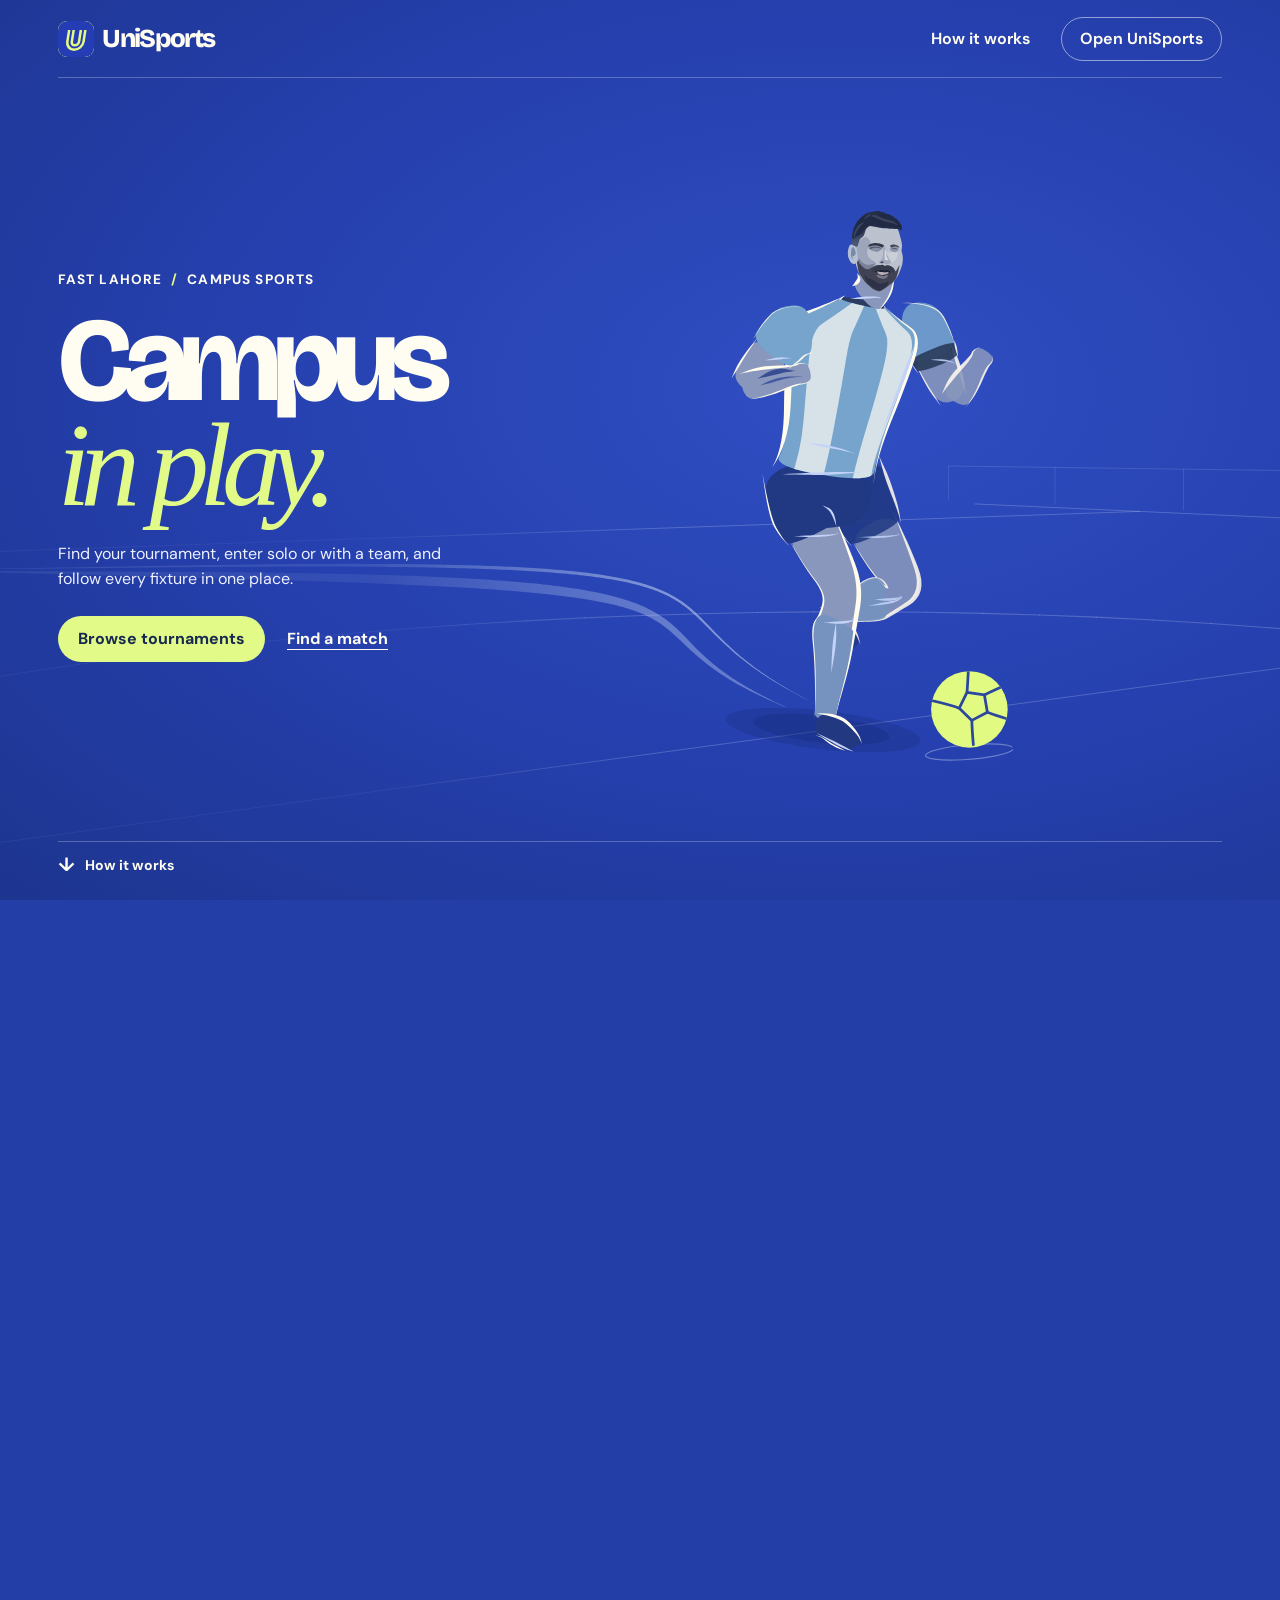
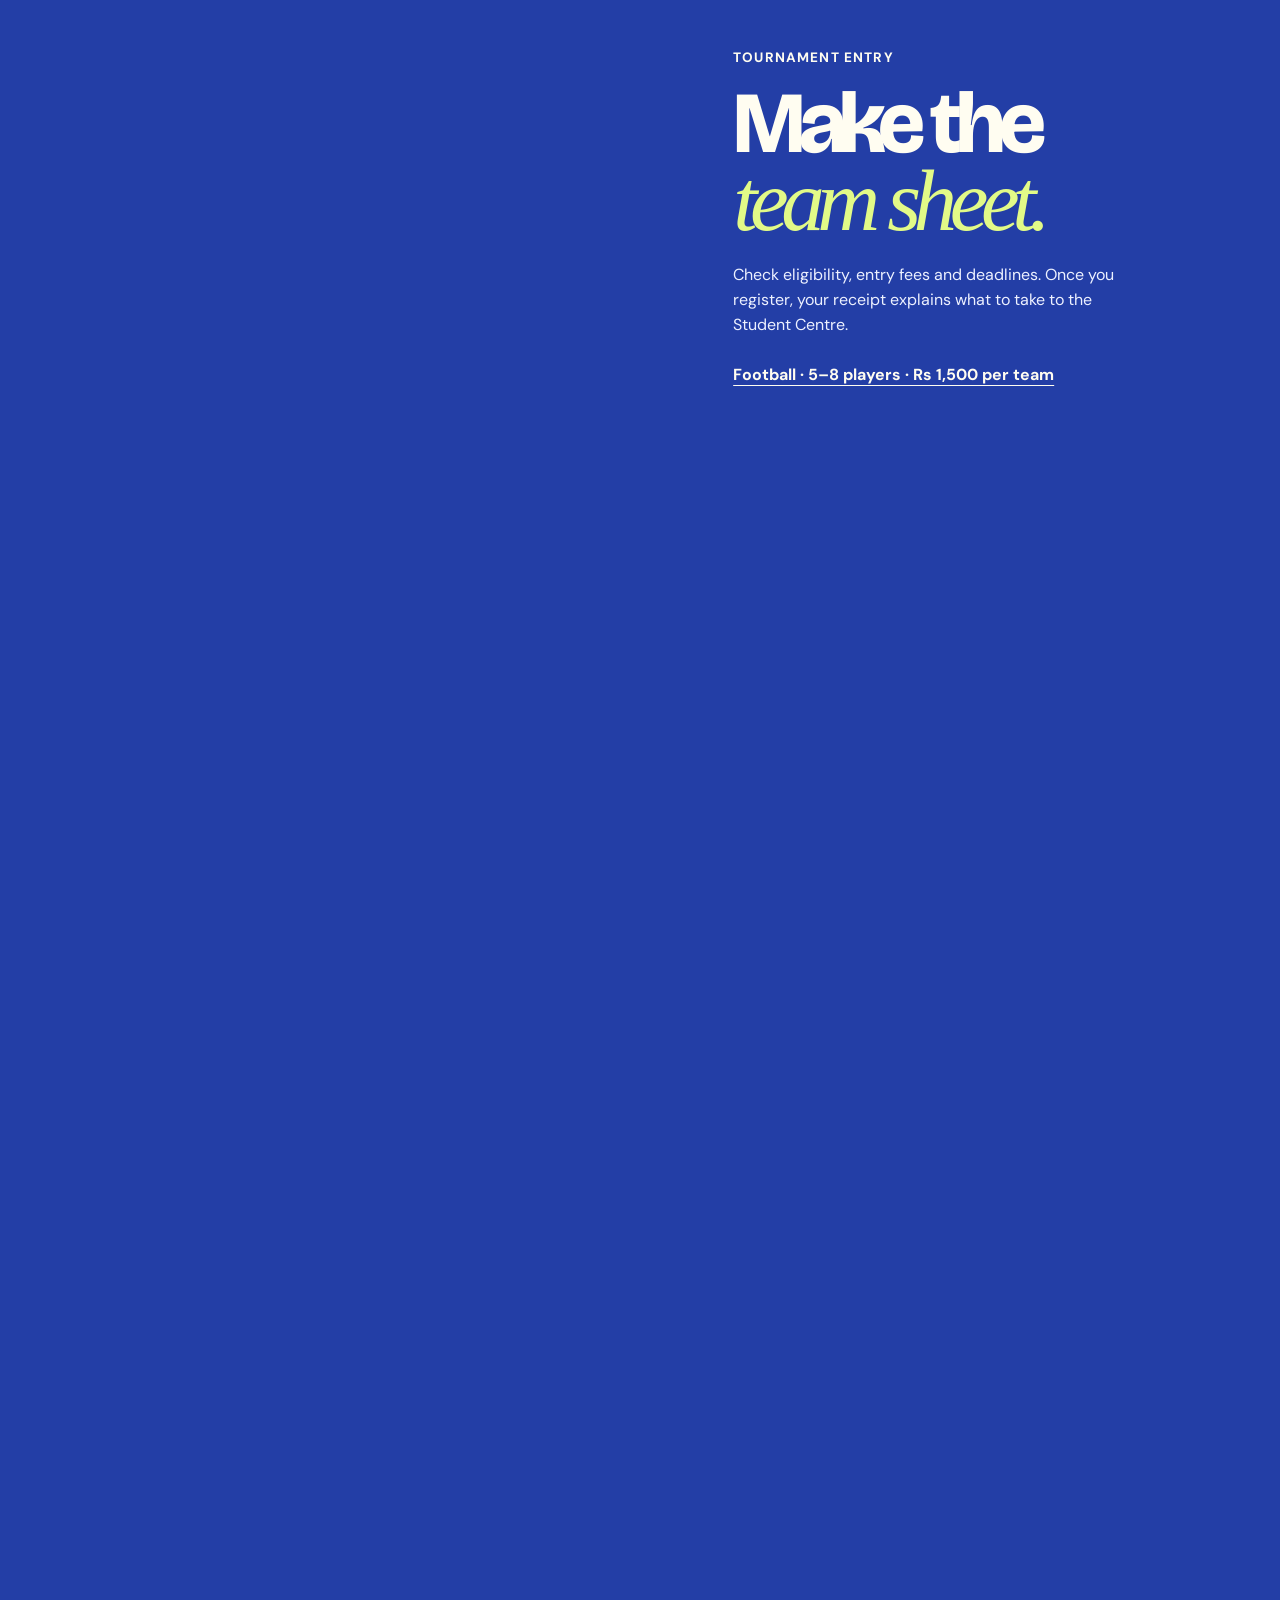
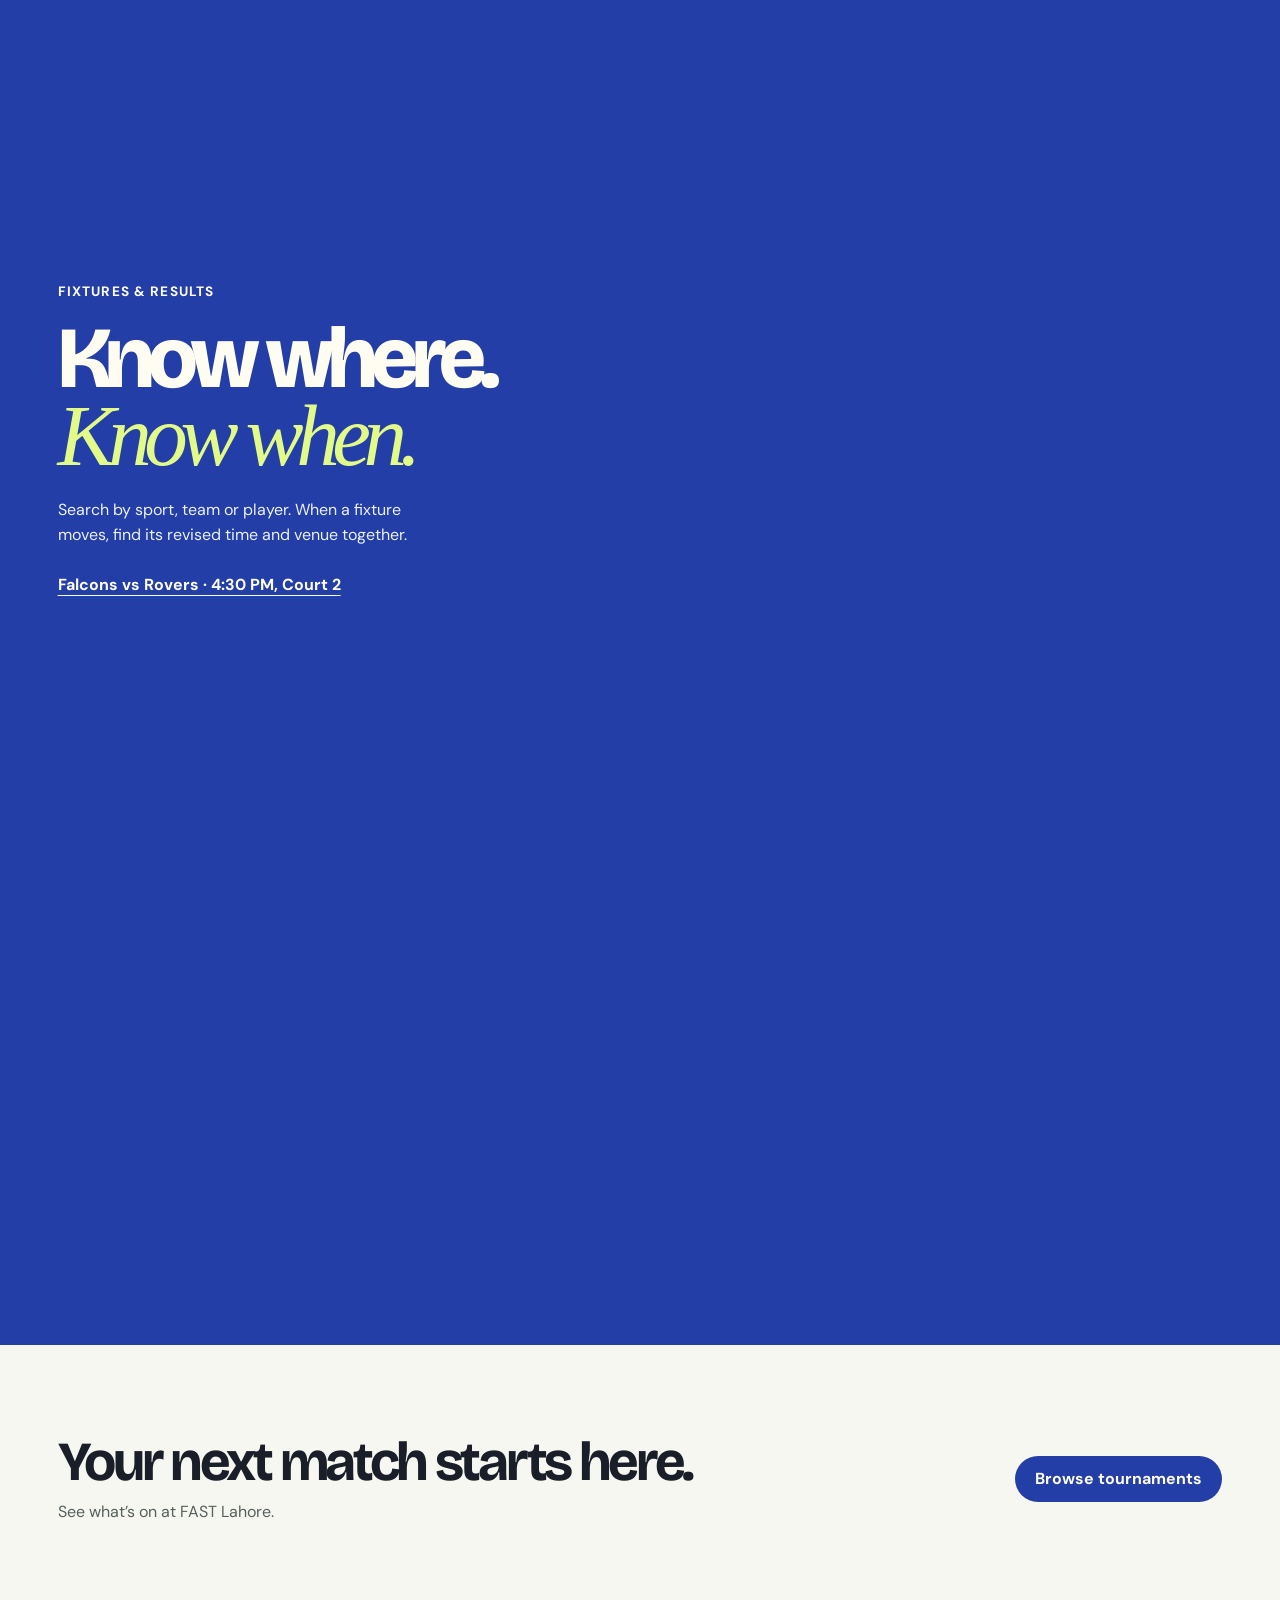
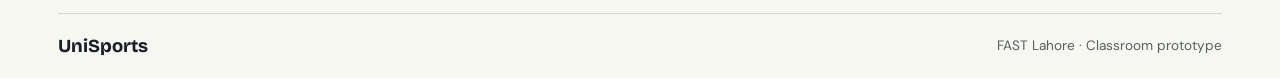
==== landing.html @ 0229382b "Add scroll-driven UniSports landing page" ====
<!doctype html>
<html lang="en">
<head>
  <meta charset="utf-8">
  <meta name="viewport" content="width=device-width, initial-scale=1">
  <meta name="theme-color" content="#233ea6">
  <meta name="description" content="Discover FAST Lahore tournaments, enter your sport and follow every fixture with UniSports.">
  <title>UniSports — Campus tournaments at FAST Lahore</title>
  <link rel="icon" href="./assets/unisports.svg">
  <link rel="preload" href="./assets/fonts/bricolage-grotesque.ttf" as="font" type="font/ttf" crossorigin>
  <link rel="stylesheet" href="./styles.css">
  <link rel="stylesheet" href="./landing.css">
  <script type="module" src="./landing.js"></script>
</head>
<body class="landing">
  <a class="skip-link" href="#main">Skip to content</a>
  <header class="landing-header">
    <div class="landing-wrap landing-nav">
      <a class="brand" href="./landing.html" aria-label="UniSports home"><img src="./assets/unisports.svg" alt="" width="36" height="36"><strong>UniSports</strong></a>
      <nav aria-label="Main navigation">
        <a class="how-link" href="#enter">How it works</a>
        <a class="nav-action" href="./index.html#/">Open UniSports</a>
      </nav>
    </div>
  </header>
  <main id="main" tabindex="-1">
    <div class="match-story" data-story>
      <div class="pitch-layer" aria-hidden="true">
        <canvas class="pitch" data-pitch></canvas>
      </div>
      <section class="story-chapter opening" aria-labelledby="landing-title">
        <div class="landing-wrap">
          <div class="chapter-text">
            <p class="landing-label">FAST Lahore <span>/</span> Campus sports</p>
            <h1 id="landing-title">Campus<br><em>in play.</em></h1>
            <p class="landing-lead">Find your tournament, enter solo or with a team, and follow every fixture in one place.</p>
            <div class="landing-actions">
              <a class="landing-button" href="./index.html#/">Browse tournaments</a>
              <a class="text-link" href="./index.html#/fixtures">Find a match</a>
            </div>
          </div>
        </div>
        <div class="story-foot landing-wrap"><a href="#enter"><span aria-hidden="true">↓</span> How it works</a></div>
      </section>
      <section class="story-chapter chapter-entry" id="enter" aria-labelledby="enter-title">
        <div class="landing-wrap">
          <div class="chapter-text">
            <p class="landing-label">Tournament entry</p>
            <h2 id="enter-title">Make the<br><em>team sheet.</em></h2>
            <p class="landing-lead">Check eligibility, entry fees and deadlines. Once you register, your receipt explains what to take to the Student Centre.</p>
            <a class="text-link" href="./index.html#/tournaments/football">Football · 5–8 players · Rs 1,500 per team</a>
          </div>
        </div>
      </section>
      <section class="story-chapter chapter-follow" id="follow" aria-labelledby="follow-title">
        <div class="landing-wrap">
          <div class="chapter-text">
            <p class="landing-label">Fixtures &amp; results</p>
            <h2 id="follow-title">Know where.<br><em>Know when.</em></h2>
            <p class="landing-lead">Search by sport, team or player. When a fixture moves, find its revised time and venue together.</p>
            <a class="text-link" href="./index.html#/matches/volleyball-falcons-rovers">Falcons vs Rovers · 4:30 PM, Court 2</a>
          </div>
        </div>
      </section>
    </div>
    <section class="landing-close" aria-labelledby="close-title">
      <div class="landing-wrap close-inner">
        <div><h2 id="close-title">Your next match starts here.</h2><p>See what’s on at FAST Lahore.</p></div>
        <a class="landing-button" href="./index.html#/">Browse tournaments</a>
      </div>
    </section>
  </main>
  <footer class="landing-wrap landing-footer"><strong>UniSports</strong><span>FAST Lahore · Classroom prototype</span></footer>
</body>
</html>
---- styles.css ----
@font-face {
  font-family: Bricolage;
  src: url("./assets/fonts/bricolage-grotesque.ttf") format("truetype");
  font-weight: 200 800;
  font-display: swap;
}
@font-face {
  font-family: "DM Sans";
  src: url("./assets/fonts/dm-sans.ttf") format("truetype");
  font-weight: 100 1000;
  font-display: swap;
}
:root {
  color-scheme: light;
  --paper: #f7f7f1;
  --surface: #fffefa;
  --ink: #191e28;
  --muted: #55605e;
  --line: #d4d8ce;
  --blue: #253db4;
  --navy: #192967;
  --lime: #e2fa87;
  --tint: #eeefff;
  --display: Bricolage, "Arial Black", sans-serif;
  --pad: clamp(1rem, 2.1vw, 1.7rem);
  font: 100%/1.48 "DM Sans", Arial, sans-serif;
  color: var(--ink);
  background: var(--paper);
}
*, *::before, *::after { box-sizing: border-box; }
[hidden] { display: none !important; }
body { margin: 0; min-height: 100vh; display: flex; flex-direction: column; }
h1, h2, h3, p, ul, ol, dl, dd { margin: 0; }
h1, h2, h3, .brand, .receipt-link, .row-title strong, .versus-line {
  font-family: var(--display); font-optical-sizing: auto;
}
h1 { font-size: clamp(2.35rem, 4.6vw, 4.3rem); line-height: 1.04; letter-spacing: -.035em; font-weight: 750; }
h2 { font-size: clamp(1.32rem, 2.1vw, 1.68rem); line-height: 1.12; letter-spacing: -.035em; }
h3 { font-size: 1.05rem; }
a { color: var(--blue); text-underline-offset: .2em; }
button, input, select { font: inherit; }
button { cursor: pointer; }
button:disabled { opacity: .55; cursor: default; }
:focus-visible { outline: 3px solid #af4105; outline-offset: 3px; }
h1:focus:not(:focus-visible), [tabindex="-1"]:focus:not(:focus-visible) { outline: none; }
time, .row-meta, .receipt-head > strong { font-variant-numeric: tabular-nums; }
.icon { flex: none; width: 1.1em; height: 1.1em; vertical-align: -.17em; }
.shell, .header-inner { width: min(100% - clamp(2rem, 8vw, 9rem), 77rem); margin-inline: auto; }
main.shell { flex: 1; padding-block: clamp(1rem, 2.3vw, 2rem) 3.5rem; min-width: 0; }
.skip-link { position: fixed; z-index: 5; top: .5rem; left: .75rem; padding: .65rem; background: white; transform: translateY(-160%); }
.skip-link:focus { transform: none; }
.site-header { border-bottom: 1px solid var(--line); background: var(--surface); }
.header-inner { display: grid; grid-template-columns: 1fr auto 1fr; align-items: center; gap: 1.5rem; min-height: 4.65rem; }
.brand { color: var(--ink); display: inline-flex; align-items: center; gap: .55rem; text-decoration: none; justify-self: start; min-height: 44px; }
.brand strong { font-size: 1.62rem; letter-spacing: -.065em; font-weight: 800; }
.primary-nav { display: flex; align-items: center; gap: .25rem; }
.primary-nav a, .schedule-views a {
  display: inline-flex; align-items: center; justify-content: center; min-height: 44px;
  padding: .55rem 1rem; color: var(--muted); font-size: .92rem; font-weight: 650;
  border-radius: .55rem; text-decoration: none;
}
.primary-nav a[aria-current] { color: var(--blue); background: var(--tint); }
.primary-nav a:hover, .schedule-views a:hover { color: var(--blue); text-decoration: underline; }
.campus, .dateline, .ticket-label { display: inline-flex; align-items: center; gap: .55rem; font-size: .82rem; font-weight: 650; }
.campus { justify-self: end; }
.campus i { width: .65rem; height: .65rem; border: 2px solid var(--ink); border-radius: 50% 50% 50% 0; transform: rotate(-45deg); }
.site-footer { border-top: 1px solid var(--line); color: var(--muted); font-size: .85rem; }
.site-footer .shell { display: flex; justify-content: space-between; align-items: baseline; gap: 1rem; padding-block: 1.3rem; }
.site-footer strong { font: 750 1.05rem var(--display); letter-spacing: -.05em; color: var(--ink); }

/* The printed programme keeps a live deadline in its tear-off corner. */
.programme { position: relative; isolation: isolate; overflow: hidden; color: white; background: var(--blue);
  border-radius: 1.05rem; padding: clamp(1.45rem, 3.1vw, 2.7rem); display: flex; align-items: center;
  justify-content: space-between; gap: 1rem; min-height: 15.5rem; }
.programme-title, .deadline-ticket { position: relative; z-index: 1; }
.programme .dateline { color: #f2f1ff; }
.programme h1 { font-size: clamp(3.1rem, 5.2vw, 4.9rem); line-height: .95; letter-spacing: -.04em; margin-top: 1.1rem; }
.programme h1 span { display: block; }
.lanes { position: absolute; pointer-events: none; left: 46%; top: -26rem; width: 28rem; height: 44rem; transform: rotate(37deg); }
.lanes i { position: absolute; inset: var(--in); border: 2px solid #8096ee; border-radius: 14rem; }
.lanes i:nth-child(1) { --in: 0; }
.lanes i:nth-child(2) { --in: 1.45rem; }
.lanes i:nth-child(3) { --in: 2.9rem; border-width: .55rem; border-color: var(--lime); }
.lanes i:nth-child(4) { --in: 4.35rem; }
.lanes i:nth-child(5) { --in: 5.8rem; }
.lanes i:nth-child(6) { --in: 7.25rem; }
.deadline-ticket { display: grid; min-width: 12.6rem; padding: 1rem 1.1rem .8rem; margin-right: 1.1rem;
  background: var(--lime); color: var(--navy); text-decoration: none; border-radius: .45rem;
  transform: rotate(3deg); box-shadow: 4px 5px 0 #192b80; }
.deadline-ticket:hover .ticket-stub, .panel-foot:hover { text-decoration: underline; }
.deadline-ticket:focus-visible { outline-color: white; }
.ticket-label { font-weight: 750; }
.deadline-ticket > strong { font: 750 1.75rem/1.2 var(--display); letter-spacing: -.055em; margin-block: .35rem .85rem; }
.ticket-stub { display: flex; justify-content: space-between; gap: 1rem; align-items: center; font-size: .86rem; font-weight: 700;
  padding-top: .7rem; border-top: 1px dashed #768b55; }
.page-heading { display: flex; flex-wrap: wrap; justify-content: space-between; align-items: center; gap: .6rem 1.5rem; padding-block: .65rem 1.55rem; }
.page-heading > span:not(.status), .dateline { color: var(--muted); }
.event-name { display: flex; align-items: center; gap: 1rem; }
.event-name .sport-mark { width: 3.8rem; height: 3.8rem; font-size: 1.95rem; }
.filters { display: flex; flex-wrap: wrap; gap: .65rem 1rem; align-items: end; margin: 1.25rem 0 1.55rem; }
.filters label, .share label, .entry-field { display: grid; gap: .3rem; min-width: 0; }
.filters label, .share label, .entry-field label { color: var(--muted); font-size: .83rem; font-weight: 650; }
input, select { min-height: 44px; max-width: 100%; min-width: 0; color: var(--ink); background-color: var(--surface);
  border: 1px solid #858d83; border-radius: .52rem; padding: .48rem .72rem; font-size: 1rem; }
.filters select { width: 11rem; cursor: pointer; }
#filter-summary { margin-left: auto; display: flex; align-items: center; min-height: 44px; color: var(--muted); font-size: .88rem; }
.text-button, .back-link, .panel-foot, .primary-action, .receipt-link, .review-row a { min-height: 44px; display: inline-flex; align-items: center; gap: .5rem; font-weight: 650; }
.text-button { background: transparent; border: none; padding: .4rem .25rem; color: var(--blue); text-decoration: underline; text-underline-offset: .2em; }
.back-link { font-size: .93rem; }
main > .back-link { text-decoration: none; }
main > .back-link::before { content: "←" / ""; }
main > .back-link:hover { text-decoration: underline; }
.primary-action { background: var(--blue); border: 1px solid var(--blue); color: white; padding: .7rem 1.15rem; border-radius: .55rem; text-decoration: none; }
.primary-action:hover { background: var(--navy); }
.board, .detail-grid, .entry-layout, .match-list { display: grid; align-items: start; gap: clamp(1rem, 2vw, 1.6rem); }
.panel { min-width: 0; background: var(--surface); border: 1px solid var(--line); border-radius: .9rem; }
.panel-heading, .panel-message, .entry-actions, .roster-controls, .team-field, .review-row, .share { padding: 1rem var(--pad); }
.panel-heading { padding-block: 1.15rem; border-bottom: 1px solid var(--line); }
.panel-heading p { color: var(--muted); font-size: .9rem; margin-top: .25rem; }
.panel-message { line-height: 1.6; overflow-wrap: anywhere; }
.board-list { list-style: none; padding: 0; }
.board-list > li + li { border-top: 1px solid var(--line); }
.directory .panel-heading, .fixture-board .panel-heading, .day-group .panel-heading {
  display: flex; flex-wrap: wrap; align-items: center; justify-content: space-between; gap: .4rem .7rem;
}
.directory .panel-heading p, .fixture-board .panel-heading p { margin: 0; font-size: .8rem; }
.tournament-row { display: flex; align-items: center; gap: .85rem; padding: .95rem var(--pad); color: var(--ink); text-decoration: none; }
.tournament-row:hover, .match-link:hover, .tournament-row:focus-visible, .match-link:focus-visible { background: #f1f3eb; }
.board-list li:last-child > a:only-child { border-radius: 0 0 .9rem .9rem; }
.tournament-row:focus-visible, .match-link:focus-visible { outline-offset: -3px; }
.sport-mark { display: inline-grid; flex: none; place-items: center; width: 2.8rem; height: 2.8rem; border-radius: .73rem; font-size: 1.5rem;
  color: #233362; background: #e5e7f8; }
.mark-badminton { background: #e3eeaf; color: #3e501c; }
.mark-ludo { background: #efdef5; color: #673774; }
.mark-football { background: #d5e7fb; color: #244976; }
.mark-table-tennis { background: #f5dcce; color: #823c26; }
.mark-cricket { background: #d5e9d6; color: #315b3e; }
.mark-volleyball { background: #fbebbd; color: #614814; }
.mark-chess { background: #e1e4ee; color: #444961; }
.row-title, .row-meta { display: grid; gap: .12rem; }
.row-title strong { font-size: 1.18rem; letter-spacing: -.035em; }
.row-title > span, .row-meta > span { font-size: .82rem; color: var(--muted); }
.row-meta { margin-left: auto; text-align: right; }
.row-meta time { font-size: .87rem; font-weight: 700; }
.row-arrow { margin-left: .35rem; color: var(--blue); }
.fixture-board { background: #eff2e6; border-color: #c7d0bb; }
.fixture-board .panel-heading { background: #273a31; color: white; border-radius: .85rem .85rem 0 0; }
.fixture-board .panel-heading p { color: #e1ebd6; }
.fixture-board .panel-heading .icon { margin-right: .15rem; }
.fixture-board .fixture-row:hover { background: #e6ebdc; }
.fixture-row { display: grid; gap: .45rem; padding: 1rem var(--pad); color: var(--ink); text-decoration: none; }
.fixture-line { display: flex; align-items: center; flex-wrap: wrap; justify-content: space-between; gap: .35rem .75rem; color: var(--muted); font-size: .82rem; }
.versus-line { font-weight: 725; font-size: 1.19rem; letter-spacing: -.035em; overflow-wrap: anywhere; }
.versus-line > span { color: var(--muted); font: 500 .83rem "DM Sans", sans-serif; padding-inline: .15rem; }
.fixture-time { justify-content: start; }
.fixture-time > span { display: inline-flex; align-items: center; gap: .32rem; }
.match-time { font-weight: 700; color: var(--ink); }
.status { display: inline-flex; align-items: center; gap: .42rem; padding: .26rem .63rem; border-radius: 2rem;
  font-size: .78rem; font-weight: 750; line-height: 1.35; background: #e6e9e3; color: #414c46; }
.status::before { content: ""; width: .41rem; height: .41rem; flex: none; border-radius: 50%; background: currentColor; }
.status.open, .status.completed { background: #dcecd7; color: #2c542d; }
.status.rescheduled { background: #dfe5ff; color: #273f91; }
.status.delayed { background: #f9e3c1; color: #75410c; }
.panel-foot { display: flex; justify-content: space-between; border-top: 1px solid #c7d0bb; padding: .85rem var(--pad); color: #253d30; text-decoration: none; }
.schedule-title em { color: var(--blue); font-style: normal; }
.schedule-views { display: inline-flex; padding: .22rem; gap: .2rem; background: #e7e9e0; border-radius: .7rem; }
.schedule-views a[aria-current] { background: var(--surface); color: var(--ink); box-shadow: 0 1px 4px #19201a21; }
.schedule-filters { border-bottom: 1px solid var(--line); padding-bottom: 1rem; }
.day-group .panel-heading { background: #e9eddf; border-radius: .9rem .9rem 0 0; }
.day-group .panel-heading h2 { font-size: 1.26rem; }
.outcome { color: #2c542d; font-weight: 700; }
.category-list a { justify-content: space-between; gap: .65rem; }
.category-list a > span { font-size: .85rem; color: var(--muted); }
.category-list a[aria-current] { color: var(--blue); background: var(--tint); box-shadow: inset 4px 0 var(--blue); }
.category-details .panel-heading, .summary-heading { background: #edefe4; border-radius: .9rem .9rem 0 0; }
.detail-list { padding-inline: var(--pad); }
.detail-list > div { padding-block: .85rem; }
.detail-list > div + div, .share, .entry-actions { border-top: 1px solid var(--line); }
.detail-list dt, .review-row small { color: var(--muted); font-size: .86rem; font-weight: 600; }
.detail-list dd, .receipt-link, .entry-card-head p, .page-heading h1, .panel-heading h2 { overflow-wrap: anywhere; }
.share { padding-block: .45rem; }
.share input { width: 100%; }
.share label { margin-block: .5rem; }
.share p:not(:empty) { margin-bottom: .5rem; }
.bracket { margin-top: 1.5rem; }
.rounds { display: grid; grid-template-columns: repeat(auto-fit, minmax(min(100%, 17rem), 1fr)); }
.round { min-width: 0; border: 1px solid var(--line); margin: -1px 0 0 -1px; }
.round h3 { padding: .55rem var(--pad); color: #3e4c3e; background: #eaeee1; font-weight: 650; }
.scoreboard { color: var(--surface); background: var(--navy); border-radius: 1rem; padding: var(--pad); }
.scoreboard-top, .scoreboard-top > span:first-child { display: flex; align-items: center; gap: .7rem; }
.scoreboard-top { justify-content: space-between; flex-wrap: wrap; font-size: .92rem; }
.scoreboard h1 { display: flex; flex-wrap: wrap; align-items: baseline; gap: .45em; padding-block: clamp(1.2rem, 3vw, 2.5rem); font-size: clamp(2.15rem, 4.2vw, 3.9rem); }
.scoreboard h1 span { overflow-wrap: anywhere; }
.scoreboard h1 small { font: 600 1.15rem var(--display); color: var(--lime); }
.scoreboard-foot { border-top: 1px solid #626f9f; padding-top: .7rem; }
.match-facts { margin-top: 1.2rem; }
.superseded { color: var(--muted); }
.entry-progress { display: flex; list-style: none; padding: 0; gap: .4rem; margin: 0 0 1.4rem; }
.entry-progress li { flex: 1; max-width: 12rem; font-size: .9rem; color: var(--muted); border-top: 3px solid var(--line); padding-top: .4rem; }
.entry-progress [aria-current] { color: var(--blue); font-weight: 750; border-color: var(--blue); }
.summary-heading { display: flex; align-items: center; gap: .8rem; }
.entry-actions, .roster-controls { display: flex; flex-wrap: wrap; align-items: center; gap: .5rem 1rem; }
.entry-field input { width: 100%; }
.player-fields { min-width: 0; display: grid; align-items: start; gap: .7rem 1rem; margin: 1.15rem var(--pad); padding: .55rem 0 .3rem; border: 0; border-top: 1px solid var(--line); }
.player-fields legend { padding: 0 .6rem 0 0; font: 700 1.1rem var(--display); }
.player-fields button { justify-self: start; }
.field-error { color: #952d21; font-size: .87rem; }
.field-error:empty { display: none; }
.entry-field [aria-invalid] { border: 2px solid #952d21; }
.entry-feedback:not(:empty) { padding: .5rem var(--pad); }
.review-row { display: flex; justify-content: space-between; align-items: center; gap: 1rem; border-top: 1px solid var(--line); }
.review-row div { display: grid; overflow-wrap: anywhere; }
.review-row a { flex-shrink: 0; }
dialog { max-width: min(28rem, 90vw); background: var(--surface); color: var(--ink); border: 1px solid var(--line); border-radius: 1rem; padding: 1.5rem; }
dialog p { margin-block: .75rem 1.2rem; }
dialog .entry-actions { padding: 1rem 0 0; }
dialog::backdrop { background: #161d32a8; }
.local-note { color: var(--muted); margin-bottom: 1.2rem; }
.local-note .icon { margin-right: .25rem; }
.entries-list { display: grid; grid-template-columns: repeat(auto-fit, minmax(min(100%, 23rem), 1fr)); align-items: start; gap: 1rem; }
.entry-card-head { display: flex; align-items: center; flex-wrap: wrap; gap: .6rem .8rem; padding: var(--pad); }
.entry-card-head > div { flex: 1 1 10rem; min-width: 0; }
.receipt-link { font-weight: 700; font-size: 1.15rem; line-height: 1.16; }
.entry-match { border-top: 1px dashed #a5ad9e; padding: .9rem var(--pad); }
.entry-match h3 { margin-bottom: .25rem; }
.receipt-head { background: var(--lime); color: #26382a; padding: var(--pad); border-bottom: 1px dashed #6d7957; border-radius: .85rem .85rem 0 0; }
.receipt-head > strong { display: block; font: 750 clamp(1.7rem, 3.5vw, 2.9rem)/1.18 var(--display); letter-spacing: -.04em; overflow-wrap: anywhere; margin-block: .6rem .25rem; }
.receipt-head h2 { font: 650 1rem/1.5 "DM Sans", sans-serif; letter-spacing: 0; }
.receipt .panel-heading:last-child { border: 0; }

.event-terms { display: grid; grid-template-columns: repeat(auto-fit, minmax(min(100%, 13rem), 1fr)); gap: 1rem; padding: 1rem var(--pad); border-bottom: 1px solid var(--line); }
.event-terms dt { display: flex; align-items: center; gap: .4rem; color: var(--muted); font-size: .83rem; font-weight: 650; }
.event-terms dd { margin-top: .3rem; }
.event-terms strong, .event-terms time { font: 700 1.24rem var(--display); }
.event-terms small { display: inline-block; color: var(--muted); }
.review-fee { padding: .9rem var(--pad); background: #eff2e6; }
.linked-match > div { display: flex; align-items: center; flex-wrap: wrap; gap: .4rem .7rem; }
.linked-match p { font-size: .9rem; margin: .2rem 0; }
.match-facts .detail-list { display: grid; grid-template-columns: repeat(auto-fit, minmax(min(100%, 18rem), 1fr)); gap: 0 1rem; }
.match-facts .detail-list > div { display: block; }
.match-facts .detail-list dd { margin-top: .25rem; }
.match-facts .detail-list .current-fact { border-top: 0; }
.match-facts .current-fact dd { font: 700 clamp(1.09rem, 1.8vw, 1.42rem) var(--display); }
.match-facts .detail-list > :is(.superseded, .result-fact), .match-facts .superseded + div { grid-column: 1 / -1; }

@media (min-width: 48rem) {
  .board { grid-template-columns: minmax(0, 1.52fr) minmax(0, 1fr); }
  .board > .fixture-board { grid-column: 2; grid-row: 1 / span 2; }
  .board > .fixture-board:first-child { grid-column: 1; }
  .event-layout { grid-template-columns: minmax(0, 1fr) minmax(0, 1.85fr); }
  .receipt-layout, .entry-layout { grid-template-columns: minmax(0, 1.55fr) minmax(0, 1fr); }
  .detail-list > div { display: grid; grid-template-columns: minmax(6rem, 30%) 1fr; gap: 1rem; }
  .entry-summary .detail-list > div { display: block; }
  .entry-summary dd { margin-top: .15rem; }
  .day-group .fixture-row { grid-template-columns: minmax(0, 1fr) minmax(0, 1.05fr) minmax(0, 1.15fr); align-items: center; column-gap: 1.2rem; }
  .day-group .fixture-line:first-child { justify-content: start; }
  .day-group .outcome { grid-column: 2 / -1; }
}
@media (min-width: 39rem) {
  .player-fields { grid-template-columns: repeat(2, minmax(0, 1fr)); }
}
@media (max-width: 47.99rem) {
  .header-inner { grid-template-columns: 1fr auto; gap: 0; padding-block: .55rem .4rem; }
  .campus { grid-column: 2; grid-row: 1; }
  .primary-nav { grid-column: 1 / -1; justify-content: space-between; margin-top: .3rem; }
  .primary-nav a { flex: 1 1 auto; min-width: 0; padding-inline: .25rem; text-align: center; }
  .programme { min-height: 13rem; }
  .lanes { left: 51%; }
  .deadline-ticket { margin-right: 0; min-width: 10rem; }
  .detail-list dd { margin-top: .15rem; }
  .entry-summary { border-left: 4px solid #afc877; }
}
@media (max-width: 38.99rem) {
  .programme { display: block; padding: 1.15rem; min-height: 0; }
  .programme h1 { font-size: clamp(2.25rem, 9.5vw, 3.15rem); margin: .65rem 0 1rem; }
  .programme .dateline { font-size: .78rem; }
  .lanes { left: 72%; transform: rotate(32deg) scale(.75); transform-origin: 0 90%; }
  .deadline-ticket { display: flex; flex-wrap: wrap; align-items: center; gap: .2rem .55rem; width: fit-content; min-height: 44px; min-width: 0;
    padding: .45rem .7rem; transform: none; box-shadow: none; }
  .deadline-ticket .ticket-label { font-size: .74rem; }
  .deadline-ticket .ticket-label .icon { display: none; }
  .deadline-ticket > strong { font: 750 .86rem "DM Sans", sans-serif; letter-spacing: 0; margin: 0; }
  .ticket-stub { border: none; font-size: .77rem; gap: .25rem; padding: 0; }
  .filters { display: grid; grid-template-columns: repeat(2, minmax(0, 1fr)); gap: .5rem .7rem; margin-block: 1rem; }
  .filters select, .filters input { width: 100%; }
  .schedule-filters label:nth-child(2) { grid-column: 1 / -1; grid-row: 2; }
  #filter-summary { min-height: 0; margin-left: 0; }
  .filters .text-button { justify-self: start; }
  .tournament-row { display: grid; grid-template-columns: auto minmax(0, 1fr) auto; gap: .25rem .7rem; }
  .directory .sport-mark { grid-row: span 2; }
  .row-meta { grid-column: 2; text-align: left; margin: 0; }
  .row-arrow { grid-column: 3; grid-row: 1 / span 2; }
  .category-list a { display: flex; }
  .receipt-layout, .entry-layout { gap: 1rem; }
  .site-footer .shell { flex-wrap: wrap; }
  .primary-nav a { font-size: .83rem; }
}
@media (forced-colors: active) {
  [aria-current] { outline: 2px solid Highlight; outline-offset: -2px; }
  .primary-action { border: 2px solid ButtonText; }
}
---- landing.css ----
.landing {
  --night: #233ea6;
  --chalk: #fffdf1;
  --soft: #edf1ff;
  --accent: #e2fa87;
  color: var(--chalk);
}
.landing-wrap { width: min(100% - clamp(2.25rem, 9vw, 12rem), 92rem); margin-inline: auto; }
.landing-header { position: absolute; inset: 0 0 auto; z-index: 3; }
.landing-nav, .landing-nav nav, .landing-actions, .close-inner, .landing-footer {
  display: flex; align-items: center; gap: clamp(1rem, 2.4vw, 2.6rem);
}
.landing-nav { justify-content: space-between; min-height: 4.9rem; border-bottom: 1px solid #ffffff42; }
.landing .brand, .landing-nav a, .story-chapter a { color: var(--chalk); }
.landing .brand img { border-radius: 25%; background: var(--accent); }
.landing-nav nav a { font-weight: 650; display: inline-flex; align-items: center; min-height: 44px; text-decoration: none; }
.landing-nav .how-link:hover { text-decoration: underline; }
.nav-action { border: 1px solid #ffffff82; padding: .5rem 1.15rem; border-radius: 100px; }
.nav-action:hover { background: #ffffff19; }
.match-story {
  position: relative; isolation: isolate; background: var(--night);
}
.pitch-layer {
  position: sticky; top: 0; height: 100vh; height: 100svh; margin-bottom: -100vh; margin-bottom: -100svh;
  z-index: -1; pointer-events: none; overflow: hidden;
  background: radial-gradient(ellipse at 66% 43%, #304fc3, #253fad 54%, #1d358f 100%);
}
.pitch { width: 100%; height: 100%; display: block; }
.story-chapter { position: relative; display: flex; align-items: center; min-height: 140svh; padding-block: 6rem; }
.opening { min-height: 100svh; padding-block: 7rem 5rem; }
.live-pitch .chapter-entry { min-height: 205svh; }
.live-pitch .chapter-follow { min-height: 200svh; }
.chapter-text { width: min(42%, 35rem); }
.chapter-entry .chapter-text { margin-left: auto; }
.landing-label { font-size: .85rem; letter-spacing: .085em; font-weight: 700; text-transform: uppercase; }
.landing-label span { color: var(--accent); padding-inline: .35em; }
.landing h1, .story-chapter h2 { font-family: var(--display); font-weight: 760; letter-spacing: -.073em; line-height: .88; margin-block: 1.15rem 1.45rem; }
.landing h1 { font-size: clamp(4.5rem, 9.3vw, 10.5rem); }
.story-chapter h2 { font-size: clamp(3.1rem, 6.8vw, 7.15rem); }
.story-chapter em { font-family: Georgia, "Times New Roman", serif; font-weight: 400; font-style: italic; color: var(--accent); letter-spacing: -.085em; }
.landing-lead { font-size: clamp(1rem, 1.2vw, 1.16rem); line-height: 1.55; max-width: 35ch; color: var(--soft); }
.landing-actions { flex-wrap: wrap; gap: .6rem 1.4rem; margin-top: 1.5rem; }
.landing-button, .text-link, .story-foot a { display: inline-flex; align-items: center; min-height: 46px; font-weight: 700; }
.landing .landing-button { background: var(--accent); border-radius: 100px; padding: .7rem 1.25rem; color: #172951; text-decoration: none; }
.landing .landing-button:hover { background: #eeffad; }
.text-link { text-decoration-thickness: 1px; text-underline-offset: .32em; }
.chapter-text > .text-link { margin-top: .85rem; }
.text-link:hover { text-decoration-thickness: 2px; }
.story-foot { position: absolute; bottom: .75rem; left: 0; right: 0; border-top: 1px solid #ffffff40; }
.story-foot a { gap: .65rem; font-size: .88rem; text-decoration: none; }
.story-foot a:hover { text-decoration: underline; }
.story-foot span { font-size: 1.2rem; }
.landing :focus-visible { outline-color: var(--accent); }
.landing-close { background: var(--paper); color: var(--ink); }
.close-inner { justify-content: space-between; flex-wrap: wrap; padding-block: clamp(3rem, 7vw, 7rem); }
.landing-close h2 { font-size: clamp(2rem, 4.3vw, 4.5rem); line-height: 1; letter-spacing: -.06em; }
.landing-close p { margin-top: .65rem; color: var(--muted); }
.landing-close .landing-button { background: var(--night); color: var(--chalk); }
.landing-close .landing-button:hover { background: var(--navy); }
.landing-close :focus-visible { outline-color: var(--night); }
.landing-footer { justify-content: space-between; padding-block: 1.3rem; border-top: 1px solid var(--line); color: var(--muted); font-size: .85rem; }
.landing-footer strong { color: var(--ink); font: 750 1.15rem var(--display); }
@media (max-width: 44rem) {
  .landing-nav { min-height: 4rem; }
  .landing-nav .how-link { display: none; }
  .nav-action { padding-inline: .85rem; }
  .story-chapter { align-items: flex-start; min-height: 120svh; padding-block: 5.5rem; }
  .live-pitch .chapter-entry { min-height: 170svh; }
  .live-pitch .chapter-follow { min-height: 175svh; }
  .opening { min-height: max(100svh, 42rem); }
  .chapter-text { width: min(100%, 27rem); }
  .chapter-entry .chapter-text { margin-left: 0; }
  .landing h1 { font-size: clamp(3.7rem, 14vw, 5.5rem); }
  .story-chapter h2 { font-size: clamp(3rem, 10vw, 4.1rem); }
  .landing h1, .story-chapter h2 { margin-block: .6rem .85rem; }
  .landing-lead { max-width: 34ch; }
  .landing-actions { margin-top: .8rem; }
  .story-foot { bottom: .4rem; }
  .landing-footer { flex-wrap: wrap; }
}
@media (max-width: 44rem) and (min-height: 44rem) {
  .live-pitch :is(.chapter-entry, .chapter-follow) > .landing-wrap {
    position: sticky;
    top: 1.5rem;
  }
}
@media (max-height: 35rem) and (min-width: 44.01rem) {
  .opening { padding-block: 5rem 3.5rem; }
  .landing h1 { font-size: clamp(3rem, 12vh, 5rem); }
}

/* Each still comes from the live drawing at the corresponding point in play.
   Native scrolling carries the posters and the text together in this mode. */
.match-story:not(.live-pitch) .pitch-layer { display: none; }
.match-story:not(.live-pitch) {
  background: radial-gradient(ellipse at 64% 42%, #304fc3, #233ea6 65%, #1d358f);
}
.match-story:not(.live-pitch) .story-chapter {
  min-height: 100svh;
  background-image: var(--still);
  background-size: cover;
  background-repeat: no-repeat;
  background-position: center;
}
.opening { --still: url('./assets/football-approach.webp'); }
.chapter-entry { --still: url('./assets/football-tackle.webp'); }
.chapter-follow { --still: url('./assets/football-goal.webp'); }
@media (max-width: 44rem) {
  .match-story:not(.live-pitch) .story-chapter {
    min-height: max(100svh, 42rem);
    background-size: auto min(50svh, 27rem);
    background-position: var(--still-x, 76%) calc(100% - 2.5rem);
  }
  .chapter-entry { --still-x: 22%; }
  .chapter-follow { --still-x: 83%; }
}
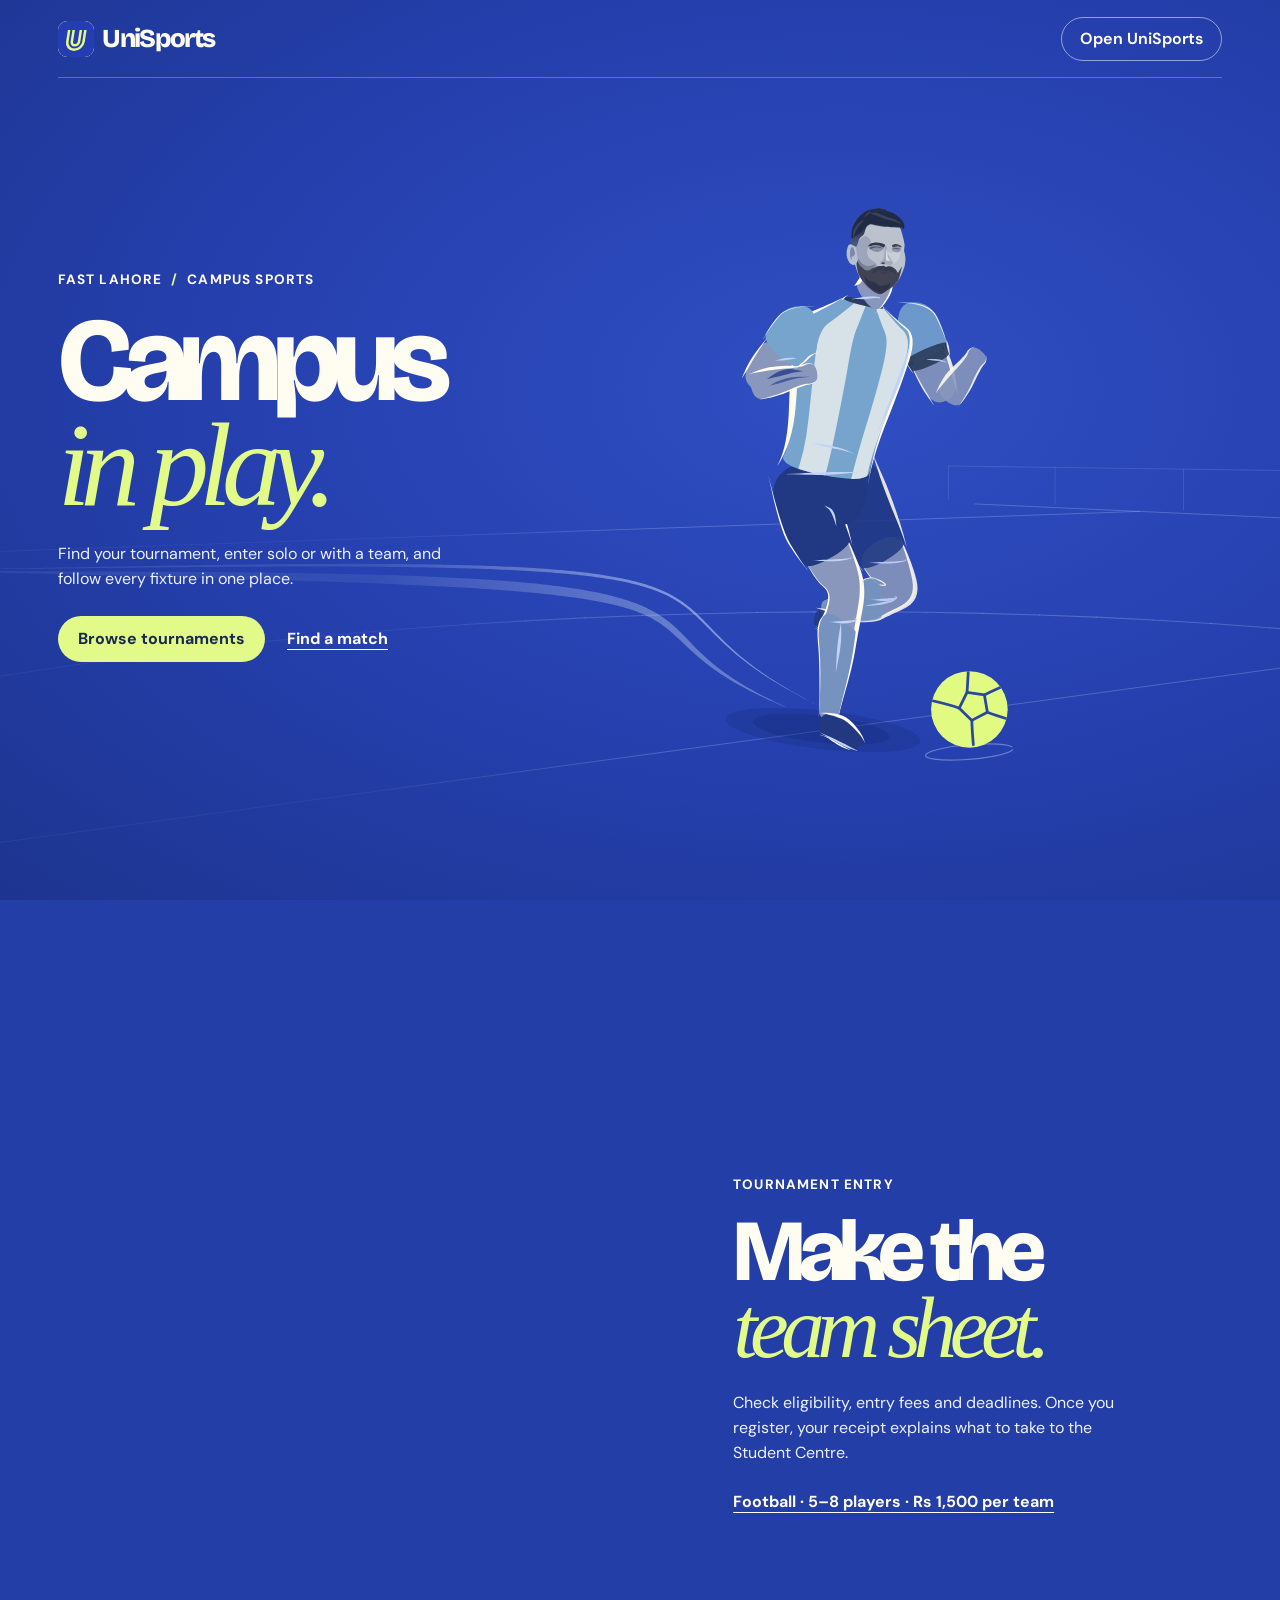
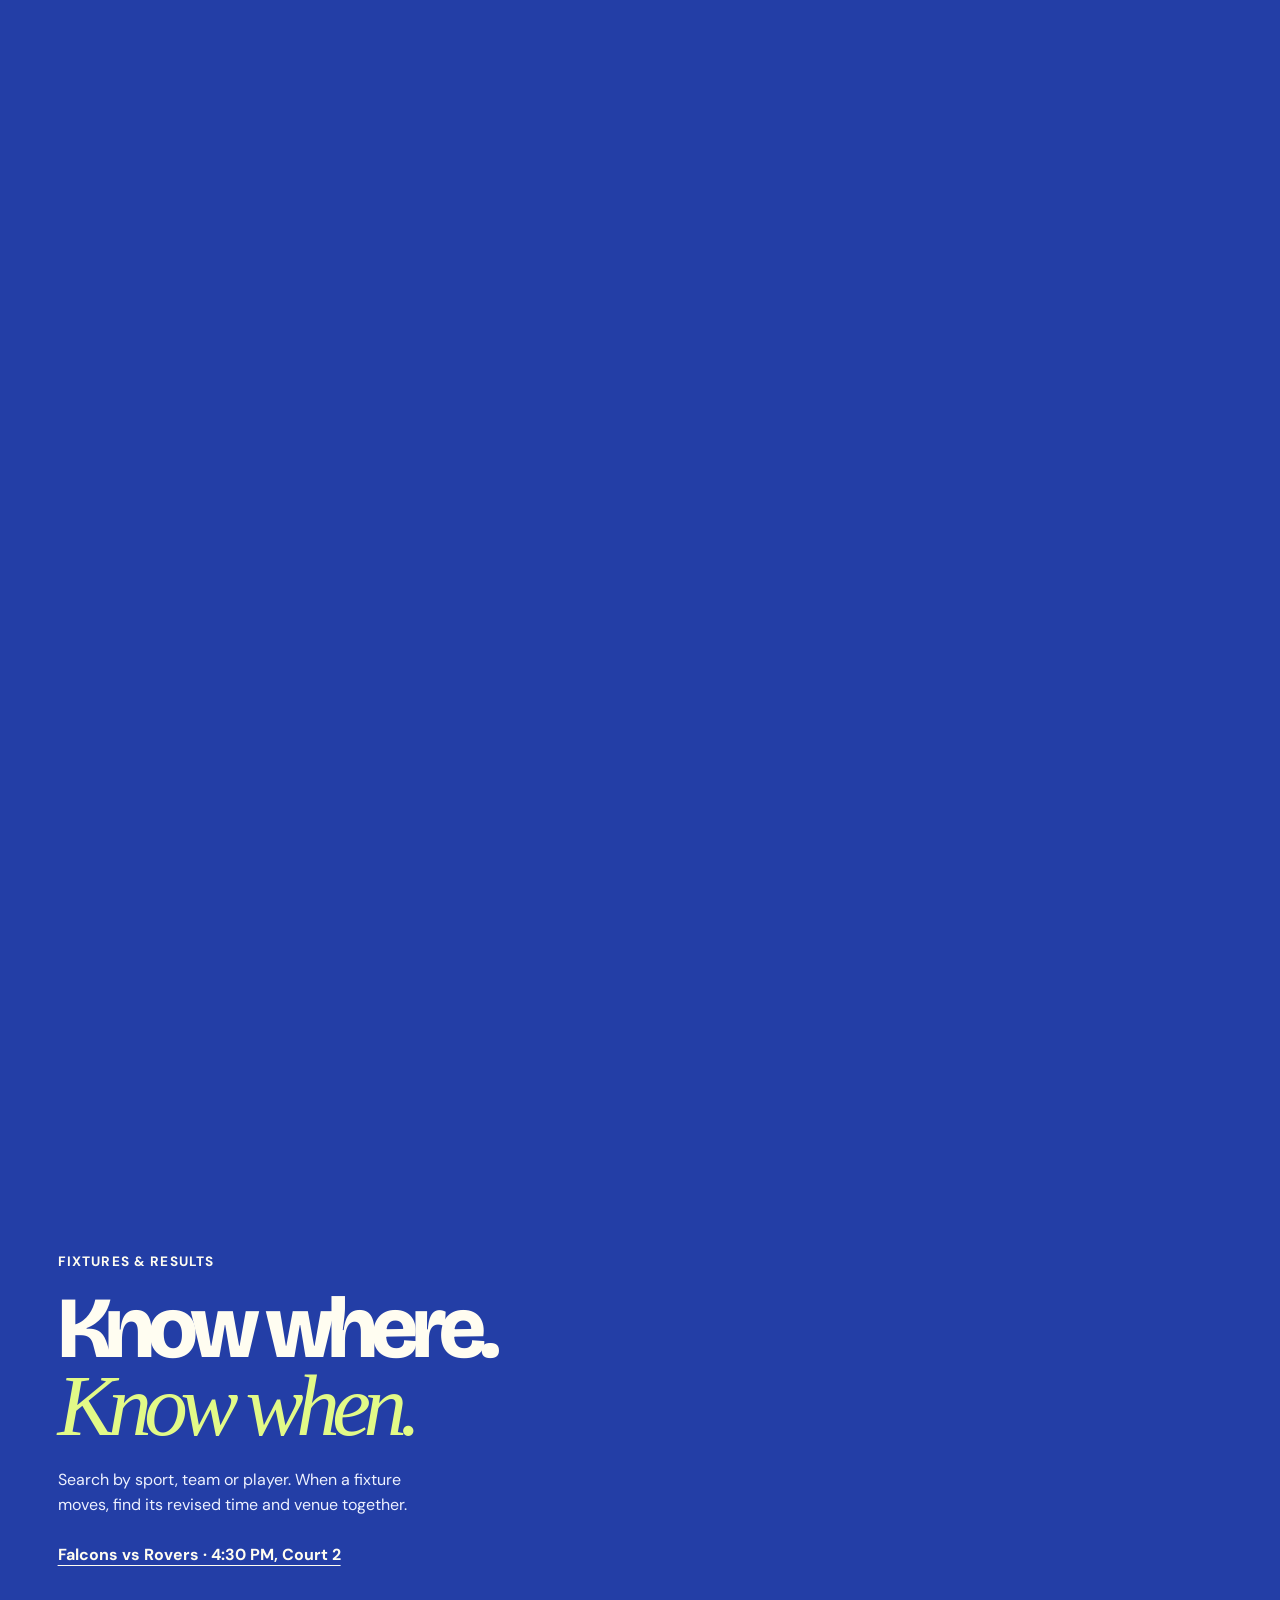
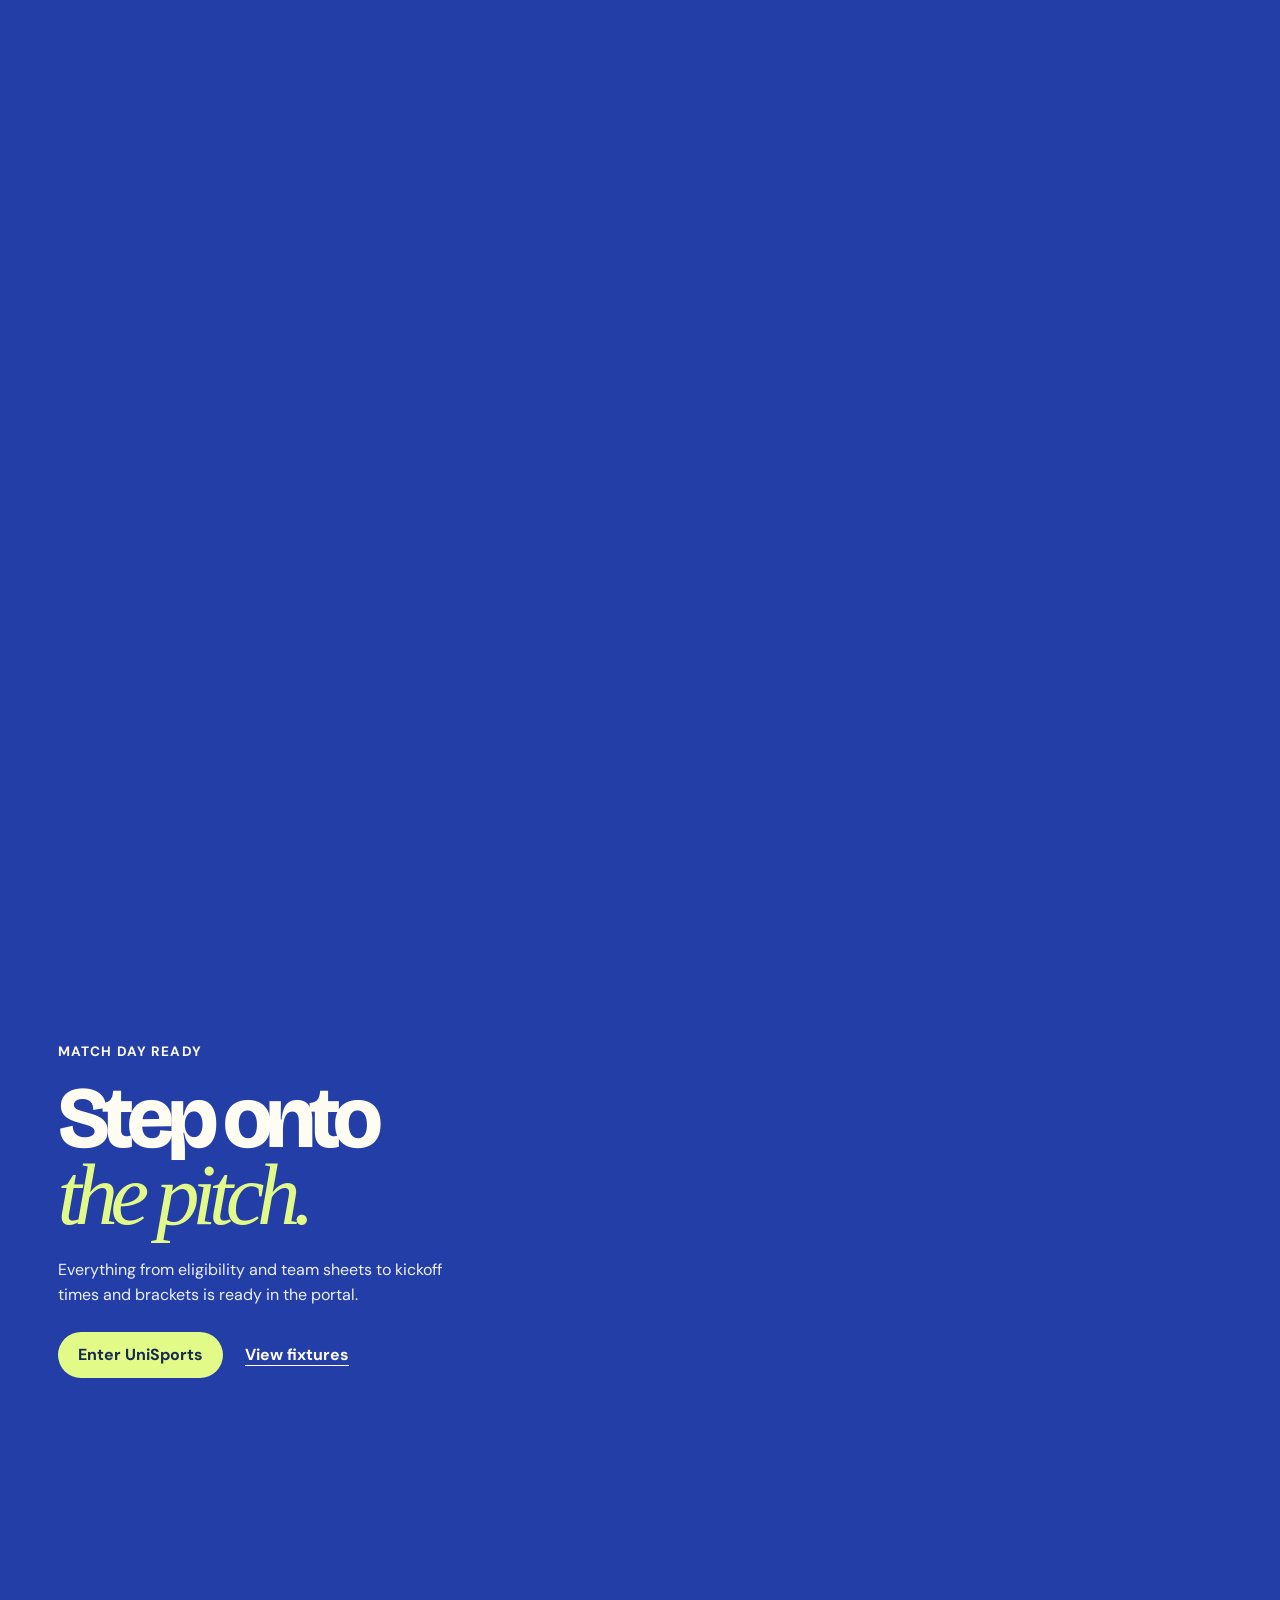
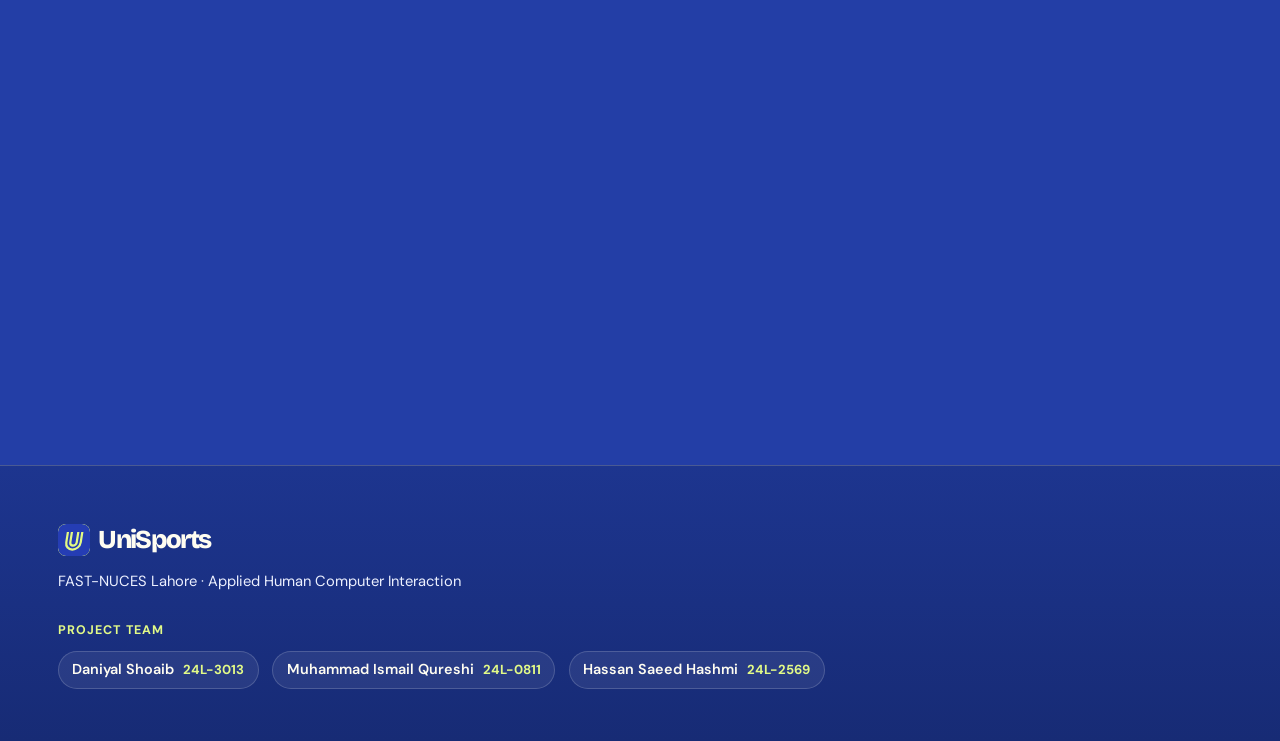
==== commit 5ecec58c: "Update navigation, landing finale, custom dropdowns, and routing" ====
--- a/landing.html
+++ b/landing.html
@@ -8,9 +8,9 @@
   <title>UniSports — Campus tournaments at FAST Lahore</title>
   <link rel="icon" href="./assets/unisports.svg">
   <link rel="preload" href="./assets/fonts/bricolage-grotesque.ttf" as="font" type="font/ttf" crossorigin>
-  <link rel="stylesheet" href="./styles.css">
-  <link rel="stylesheet" href="./landing.css">
-  <script type="module" src="./landing.js"></script>
+  <link rel="stylesheet" href="./styles.css?v=3">
+  <link rel="stylesheet" href="./landing.css?v=3">
+  <script type="module" src="./landing.js?v=5"></script>
 </head>
 <body class="landing">
   <a class="skip-link" href="#main">Skip to content</a>
@@ -18,7 +18,6 @@
     <div class="landing-wrap landing-nav">
       <a class="brand" href="./landing.html" aria-label="UniSports home"><img src="./assets/unisports.svg" alt="" width="36" height="36"><strong>UniSports</strong></a>
       <nav aria-label="Main navigation">
-        <a class="how-link" href="#enter">How it works</a>
         <a class="nav-action" href="./index.html#/">Open UniSports</a>
       </nav>
     </div>
@@ -40,7 +39,6 @@
             </div>
           </div>
         </div>
-        <div class="story-foot landing-wrap"><a href="#enter"><span aria-hidden="true">↓</span> How it works</a></div>
       </section>
       <section class="story-chapter chapter-entry" id="enter" aria-labelledby="enter-title">
         <div class="landing-wrap">
@@ -62,14 +60,39 @@
           </div>
         </div>
       </section>
+      <section class="story-chapter chapter-goal" id="goal" aria-labelledby="goal-title">
+        <div class="landing-wrap">
+          <div class="chapter-text">
+            <p class="landing-label">Match day ready</p>
+            <h2 id="goal-title">Step onto<br><em>the pitch.</em></h2>
+            <p class="landing-lead">Everything from eligibility and team sheets to kickoff times and brackets is ready in the portal.</p>
+            <div class="landing-actions">
+              <a class="landing-button" href="./index.html#/">Enter UniSports</a>
+              <a class="text-link" href="./index.html#/fixtures">View fixtures</a>
+            </div>
+          </div>
+        </div>
+      </section>
     </div>
-    <section class="landing-close" aria-labelledby="close-title">
-      <div class="landing-wrap close-inner">
-        <div><h2 id="close-title">Your next match starts here.</h2><p>See what’s on at FAST Lahore.</p></div>
-        <a class="landing-button" href="./index.html#/">Browse tournaments</a>
+  </main>
+  <footer class="landing-footer" id="footer">
+    <div class="landing-wrap footer-inner">
+      <div class="footer-brand">
+        <a class="brand" href="./landing.html" aria-label="UniSports home">
+          <img src="./assets/unisports.svg" alt="" width="32" height="32">
+          <strong>UniSports</strong>
+        </a>
+        <p>FAST-NUCES Lahore · Applied Human Computer Interaction</p>
       </div>
-    </section>
-  </main>
-  <footer class="landing-wrap landing-footer"><strong>UniSports</strong><span>FAST Lahore · Classroom prototype</span></footer>
+      <div class="footer-team" aria-label="Project team">
+        <span class="footer-heading">Project team</span>
+        <ul class="team-list">
+          <li><span>Daniyal Shoaib</span><span class="roll">24L-3013</span></li>
+          <li><span>Muhammad Ismail Qureshi</span><span class="roll">24L-0811</span></li>
+          <li><span>Hassan Saeed Hashmi</span><span class="roll">24L-2569</span></li>
+        </ul>
+      </div>
+    </div>
+  </footer>
 </body>
 </html>
--- a/styles.css
+++ b/styles.css
@@ -56,17 +56,26 @@
 .primary-nav { display: flex; align-items: center; gap: .25rem; }
 .primary-nav a, .schedule-views a {
   display: inline-flex; align-items: center; justify-content: center; min-height: 44px;
-  padding: .55rem 1rem; color: var(--muted); font-size: .92rem; font-weight: 650;
-  border-radius: .55rem; text-decoration: none;
+  padding: .55rem clamp(.6rem, 1.1vw, 1rem); color: var(--muted); font-size: .92rem; font-weight: 650;
+  border-radius: .55rem; text-decoration: none; white-space: nowrap;
 }
 .primary-nav a[aria-current] { color: var(--blue); background: var(--tint); }
 .primary-nav a:hover, .schedule-views a:hover { color: var(--blue); text-decoration: underline; }
 .campus, .dateline, .ticket-label { display: inline-flex; align-items: center; gap: .55rem; font-size: .82rem; font-weight: 650; }
 .campus { justify-self: end; }
 .campus i { width: .65rem; height: .65rem; border: 2px solid var(--ink); border-radius: 50% 50% 50% 0; transform: rotate(-45deg); }
-.site-footer { border-top: 1px solid var(--line); color: var(--muted); font-size: .85rem; }
-.site-footer .shell { display: flex; justify-content: space-between; align-items: baseline; gap: 1rem; padding-block: 1.3rem; }
+.site-footer { border-top: 1px solid var(--line); color: var(--muted); font-size: .85rem; background: var(--surface); }
+.site-footer-inner { display: flex; flex-wrap: wrap; justify-content: space-between; align-items: center; gap: 1rem 2rem; padding-block: 1.35rem; }
+.site-footer-brand { display: flex; flex-wrap: wrap; align-items: baseline; gap: .35rem .85rem; }
 .site-footer strong { font: 750 1.05rem var(--display); letter-spacing: -.05em; color: var(--ink); }
+.site-footer-team { list-style: none; padding: 0; margin: 0; display: flex; flex-wrap: wrap; gap: .45rem .65rem; }
+.site-footer-team li {
+  display: inline-flex; align-items: center; gap: .45rem;
+  padding: .3rem .7rem; border-radius: 100px;
+  background: var(--paper); border: 1px solid var(--line);
+  color: var(--ink); font-size: .82rem; font-weight: 600;
+}
+.site-footer-team .roll { font-variant-numeric: tabular-nums; font-weight: 700; color: var(--blue); }
 
 /* The printed programme keeps a live deadline in its tear-off corner. */
 .programme { position: relative; isolation: isolate; overflow: hidden; color: white; background: var(--blue);
@@ -103,6 +112,37 @@
 input, select { min-height: 44px; max-width: 100%; min-width: 0; color: var(--ink); background-color: var(--surface);
   border: 1px solid #858d83; border-radius: .52rem; padding: .48rem .72rem; font-size: 1rem; }
 .filters select { width: 11rem; cursor: pointer; }
+.select-control { position: relative; width: 12.25rem; max-width: 100%; }
+.select-native { position: absolute; inset: 0; opacity: 0; pointer-events: none; width: 1px; height: 1px; margin: 0; padding: 0; border: 0; }
+.select-trigger {
+  width: 100%; min-height: 44px; display: flex; align-items: center; justify-content: space-between; gap: .6rem;
+  color: var(--ink); background: var(--surface); border: 1px solid #858d83; border-radius: .52rem;
+  padding: .48rem .75rem; font-size: 1rem; font-weight: 550; text-align: left;
+  transition: border-color .15s ease, background-color .15s ease, box-shadow .15s ease;
+}
+.select-trigger:hover { border-color: var(--blue); }
+.select-trigger[data-filtered="true"] { border-color: var(--blue); background: var(--tint); color: var(--blue); font-weight: 650; }
+.select-trigger[aria-expanded="true"] { border-color: var(--blue); box-shadow: 0 0 0 3px #253db41f; }
+.select-value { overflow: hidden; text-overflow: ellipsis; white-space: nowrap; }
+.select-trigger .icon { width: 1rem; height: 1rem; color: var(--muted); transition: transform .18s ease, color .15s ease; }
+.select-trigger[data-filtered="true"] .icon, .select-trigger[aria-expanded="true"] .icon { color: var(--blue); }
+.select-trigger[aria-expanded="true"] .icon { transform: rotate(180deg); }
+.select-menu {
+  position: absolute; top: calc(100% + .38rem); left: 0; z-index: 20;
+  min-width: 100%; width: max(100%, 12.5rem); max-width: min(18rem, calc(100vw - 2rem));
+  max-height: 22rem; overflow-y: auto; list-style: none; margin: 0; padding: .35rem;
+  background: var(--surface); border: 1px solid #c6cde2; border-radius: .78rem;
+  box-shadow: 0 14px 32px -8px #1929672e, 0 2px 8px #191e2814;
+}
+.select-option {
+  display: flex; align-items: center; justify-content: space-between; gap: .75rem;
+  min-height: 40px; padding: .48rem .72rem; border-radius: .5rem;
+  color: var(--ink); font-size: .95rem; font-weight: 500; cursor: pointer;
+}
+.select-option .icon { width: 1rem; height: 1rem; opacity: 0; color: var(--blue); flex: none; }
+.select-option[data-active="true"] { background: #f1f3fb; color: var(--blue); }
+.select-option[aria-selected="true"] { background: var(--tint); color: var(--blue); font-weight: 700; }
+.select-option[aria-selected="true"] .icon { opacity: 1; }
 #filter-summary { margin-left: auto; display: flex; align-items: center; min-height: 44px; color: var(--muted); font-size: .88rem; }
 .text-button, .back-link, .panel-foot, .primary-action, .receipt-link, .review-row a { min-height: 44px; display: inline-flex; align-items: center; gap: .5rem; font-weight: 650; }
 .text-button { background: transparent; border: none; padding: .4rem .25rem; color: var(--blue); text-decoration: underline; text-underline-offset: .2em; }
@@ -263,7 +303,7 @@
   .header-inner { grid-template-columns: 1fr auto; gap: 0; padding-block: .55rem .4rem; }
   .campus { grid-column: 2; grid-row: 1; }
   .primary-nav { grid-column: 1 / -1; justify-content: space-between; margin-top: .3rem; }
-  .primary-nav a { flex: 1 1 auto; min-width: 0; padding-inline: .25rem; text-align: center; }
+  .primary-nav a { flex: 1 1 auto; min-width: 0; padding-inline: .25rem; text-align: center; white-space: normal; line-height: 1.15; }
   .programme { min-height: 13rem; }
   .lanes { left: 51%; }
   .deadline-ticket { margin-right: 0; min-width: 10rem; }
@@ -282,7 +322,7 @@
   .deadline-ticket > strong { font: 750 .86rem "DM Sans", sans-serif; letter-spacing: 0; margin: 0; }
   .ticket-stub { border: none; font-size: .77rem; gap: .25rem; padding: 0; }
   .filters { display: grid; grid-template-columns: repeat(2, minmax(0, 1fr)); gap: .5rem .7rem; margin-block: 1rem; }
-  .filters select, .filters input { width: 100%; }
+  .filters select, .filters input, .filters .select-control { width: 100%; }
   .schedule-filters label:nth-child(2) { grid-column: 1 / -1; grid-row: 2; }
   #filter-summary { min-height: 0; margin-left: 0; }
   .filters .text-button { justify-self: start; }
--- a/landing.css
+++ b/landing.css
@@ -4,21 +4,21 @@
   --soft: #edf1ff;
   --accent: #e2fa87;
   color: var(--chalk);
+  background: #1b3186;
 }
 .landing-wrap { width: min(100% - clamp(2.25rem, 9vw, 12rem), 92rem); margin-inline: auto; }
 .landing-header { position: absolute; inset: 0 0 auto; z-index: 3; }
-.landing-nav, .landing-nav nav, .landing-actions, .close-inner, .landing-footer {
+.landing-nav, .landing-nav nav, .landing-actions {
   display: flex; align-items: center; gap: clamp(1rem, 2.4vw, 2.6rem);
 }
 .landing-nav { justify-content: space-between; min-height: 4.9rem; border-bottom: 1px solid #ffffff42; }
 .landing .brand, .landing-nav a, .story-chapter a { color: var(--chalk); }
 .landing .brand img { border-radius: 25%; background: var(--accent); }
 .landing-nav nav a { font-weight: 650; display: inline-flex; align-items: center; min-height: 44px; text-decoration: none; }
-.landing-nav .how-link:hover { text-decoration: underline; }
 .nav-action { border: 1px solid #ffffff82; padding: .5rem 1.15rem; border-radius: 100px; }
 .nav-action:hover { background: #ffffff19; }
 .match-story {
-  position: relative; isolation: isolate; background: var(--night);
+  position: relative; isolation: isolate; overflow: clip; background: var(--night);
 }
 .pitch-layer {
   position: sticky; top: 0; height: 100vh; height: 100svh; margin-bottom: -100vh; margin-bottom: -100svh;
@@ -28,8 +28,23 @@
 .pitch { width: 100%; height: 100%; display: block; }
 .story-chapter { position: relative; display: flex; align-items: center; min-height: 140svh; padding-block: 6rem; }
 .opening { min-height: 100svh; padding-block: 7rem 5rem; }
-.live-pitch .chapter-entry { min-height: 205svh; }
-.live-pitch .chapter-follow { min-height: 200svh; }
+.live-pitch .chapter-entry { min-height: 185svh; }
+.live-pitch .chapter-follow { min-height: 155svh; }
+.live-pitch .chapter-goal { min-height: 145svh; }
+@media (min-width: 44.01rem) {
+  .live-pitch .story-chapter:not(.opening) {
+    display: block;
+    padding-block: 0;
+  }
+  .live-pitch .story-chapter:not(.opening) > .landing-wrap {
+    position: sticky;
+    top: 0;
+    min-height: 100svh;
+    display: flex;
+    align-items: center;
+    padding-block: 5rem;
+  }
+}
 .chapter-text { width: min(42%, 35rem); }
 .chapter-entry .chapter-text { margin-left: auto; }
 .landing-label { font-size: .85rem; letter-spacing: .085em; font-weight: 700; text-transform: uppercase; }
@@ -40,33 +55,51 @@
 .story-chapter em { font-family: Georgia, "Times New Roman", serif; font-weight: 400; font-style: italic; color: var(--accent); letter-spacing: -.085em; }
 .landing-lead { font-size: clamp(1rem, 1.2vw, 1.16rem); line-height: 1.55; max-width: 35ch; color: var(--soft); }
 .landing-actions { flex-wrap: wrap; gap: .6rem 1.4rem; margin-top: 1.5rem; }
-.landing-button, .text-link, .story-foot a { display: inline-flex; align-items: center; min-height: 46px; font-weight: 700; }
+.landing-button, .text-link { display: inline-flex; align-items: center; min-height: 46px; font-weight: 700; }
 .landing .landing-button { background: var(--accent); border-radius: 100px; padding: .7rem 1.25rem; color: #172951; text-decoration: none; }
 .landing .landing-button:hover { background: #eeffad; }
 .text-link { text-decoration-thickness: 1px; text-underline-offset: .32em; }
 .chapter-text > .text-link { margin-top: .85rem; }
 .text-link:hover { text-decoration-thickness: 2px; }
-.story-foot { position: absolute; bottom: .75rem; left: 0; right: 0; border-top: 1px solid #ffffff40; }
-.story-foot a { gap: .65rem; font-size: .88rem; text-decoration: none; }
-.story-foot a:hover { text-decoration: underline; }
-.story-foot span { font-size: 1.2rem; }
 .landing :focus-visible { outline-color: var(--accent); }
-.landing-close { background: var(--paper); color: var(--ink); }
-.close-inner { justify-content: space-between; flex-wrap: wrap; padding-block: clamp(3rem, 7vw, 7rem); }
-.landing-close h2 { font-size: clamp(2rem, 4.3vw, 4.5rem); line-height: 1; letter-spacing: -.06em; }
-.landing-close p { margin-top: .65rem; color: var(--muted); }
-.landing-close .landing-button { background: var(--night); color: var(--chalk); }
-.landing-close .landing-button:hover { background: var(--navy); }
-.landing-close :focus-visible { outline-color: var(--night); }
-.landing-footer { justify-content: space-between; padding-block: 1.3rem; border-top: 1px solid var(--line); color: var(--muted); font-size: .85rem; }
-.landing-footer strong { color: var(--ink); font: 750 1.15rem var(--display); }
+.landing-footer {
+  position: relative; z-index: 2;
+  background: linear-gradient(180deg, #1d358f 0%, #172b75 100%);
+  border-top: 1px solid #ffffff38;
+  padding-block: clamp(2rem, 4.5vw, 3.25rem);
+}
+.footer-inner {
+  display: flex; flex-wrap: wrap; align-items: flex-start; justify-content: space-between;
+  gap: 1.75rem 3rem;
+}
+.footer-brand { display: grid; gap: .55rem; }
+.footer-brand p { color: var(--soft); font-size: .92rem; }
+.footer-team { display: grid; gap: .75rem; }
+.footer-heading {
+  font-size: .78rem; font-weight: 700; letter-spacing: .09em; text-transform: uppercase;
+  color: var(--accent);
+}
+.team-list {
+  list-style: none; padding: 0; margin: 0;
+  display: flex; flex-wrap: wrap; gap: .65rem .85rem;
+}
+.team-list li {
+  display: inline-flex; align-items: center; gap: .55rem;
+  padding: .45rem .85rem; border-radius: 100px;
+  background: #ffffff12; border: 1px solid #ffffff2b;
+  color: var(--chalk); font-size: .9rem; font-weight: 600;
+}
+.team-list .roll {
+  font-variant-numeric: tabular-nums;
+  font-size: .82rem; font-weight: 700; color: var(--accent);
+}
 @media (max-width: 44rem) {
   .landing-nav { min-height: 4rem; }
-  .landing-nav .how-link { display: none; }
   .nav-action { padding-inline: .85rem; }
   .story-chapter { align-items: flex-start; min-height: 120svh; padding-block: 5.5rem; }
   .live-pitch .chapter-entry { min-height: 170svh; }
-  .live-pitch .chapter-follow { min-height: 175svh; }
+  .live-pitch .chapter-follow { min-height: 155svh; }
+  .live-pitch .chapter-goal { min-height: max(135svh, 54rem); }
   .opening { min-height: max(100svh, 42rem); }
   .chapter-text { width: min(100%, 27rem); }
   .chapter-entry .chapter-text { margin-left: 0; }
@@ -75,11 +108,9 @@
   .landing h1, .story-chapter h2 { margin-block: .6rem .85rem; }
   .landing-lead { max-width: 34ch; }
   .landing-actions { margin-top: .8rem; }
-  .story-foot { bottom: .4rem; }
-  .landing-footer { flex-wrap: wrap; }
 }
 @media (max-width: 44rem) and (min-height: 44rem) {
-  .live-pitch :is(.chapter-entry, .chapter-follow) > .landing-wrap {
+  .live-pitch :is(.chapter-entry, .chapter-follow, .chapter-goal) > .landing-wrap {
     position: sticky;
     top: 1.5rem;
   }
@@ -105,6 +136,7 @@
 .opening { --still: url('./assets/football-approach.webp'); }
 .chapter-entry { --still: url('./assets/football-tackle.webp'); }
 .chapter-follow { --still: url('./assets/football-goal.webp'); }
+.chapter-goal { --still: url('./assets/football-goal.webp'); }
 @media (max-width: 44rem) {
   .match-story:not(.live-pitch) .story-chapter {
     min-height: max(100svh, 42rem);
@@ -112,5 +144,5 @@
     background-position: var(--still-x, 76%) calc(100% - 2.5rem);
   }
   .chapter-entry { --still-x: 22%; }
-  .chapter-follow { --still-x: 83%; }
+  .chapter-follow, .chapter-goal { --still-x: 83%; }
 }
